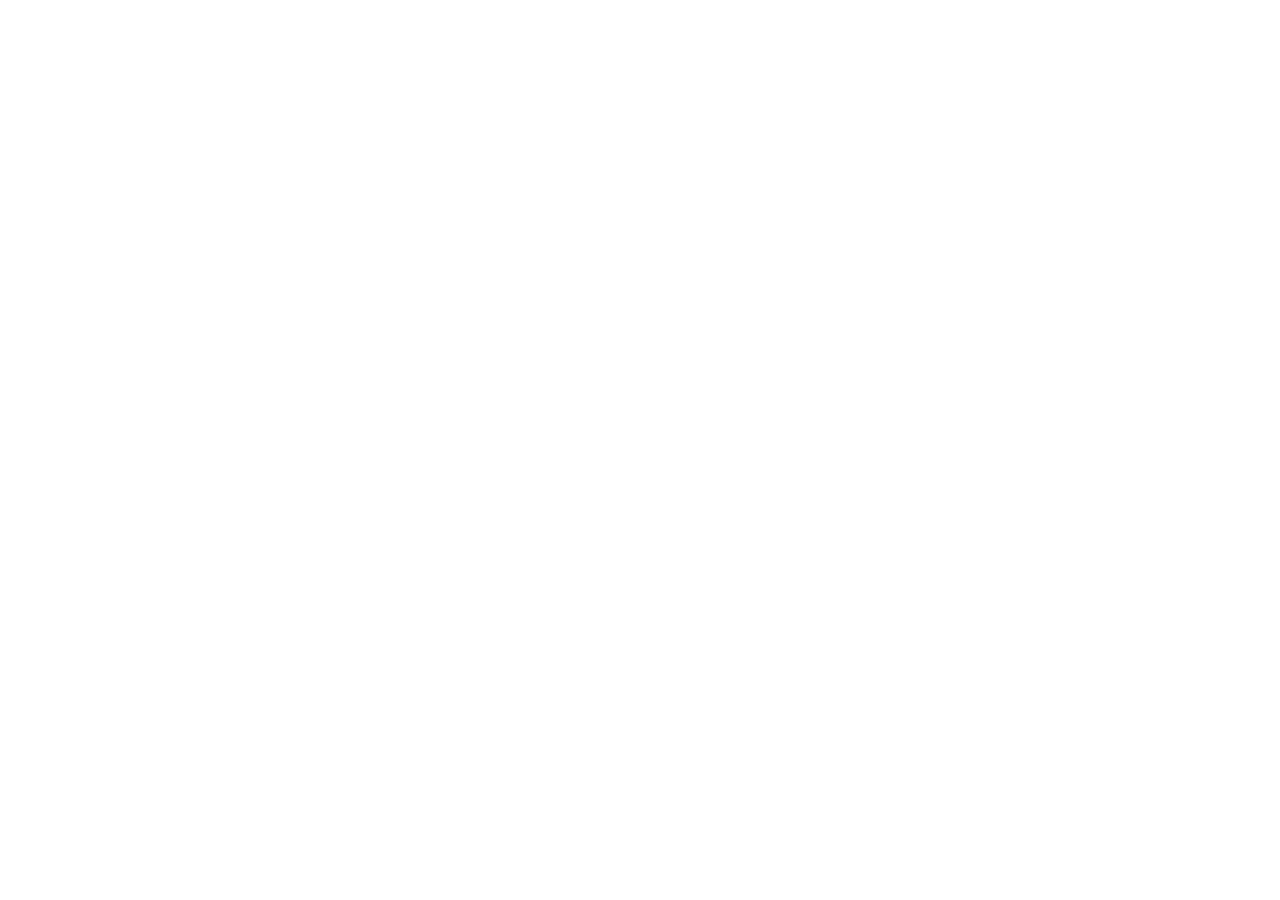
==== index.html @ bececd2d "Rename index.html.html to index.html" ====
<!DOCTYPE html>
<html lang="ko">
<head>
    <meta charset="UTF-8">
    <meta name="viewport" content="width=device-width, initial-scale=1.0">
    <title>챔버 예약 시스템</title>
    <script crossorigin src="https://cdnjs.cloudflare.com/ajax/libs/react/18.2.0/umd/react.production.min.js"></script>
    <script crossorigin src="https://cdnjs.cloudflare.com/ajax/libs/react-dom/18.2.0/umd/react-dom.production.min.js"></script>
    <script src="https://cdnjs.cloudflare.com/ajax/libs/babel-standalone/7.23.5/babel.min.js"></script>
    <script src="https://cdn.tailwindcss.com"></script>
</head>
<body>
    <div id="root"></div>

    <script type="text/babel">
        const { useState, useEffect } = React;

        // 아이콘 컴포넌트들
        const Calendar = ({ size = 24 }) => (
            <svg width={size} height={size} viewBox="0 0 24 24" fill="none" stroke="currentColor" strokeWidth="2">
                <rect x="3" y="4" width="18" height="18" rx="2" ry="2"></rect>
                <line x1="16" y1="2" x2="16" y2="6"></line>
                <line x1="8" y1="2" x2="8" y2="6"></line>
                <line x1="3" y1="10" x2="21" y2="10"></line>
            </svg>
        );

        const Clock = ({ size = 24 }) => (
            <svg width={size} height={size} viewBox="0 0 24 24" fill="none" stroke="currentColor" strokeWidth="2">
                <circle cx="12" cy="12" r="10"></circle>
                <polyline points="12 6 12 12 16 14"></polyline>
            </svg>
        );

        const X = ({ size = 24 }) => (
            <svg width={size} height={size} viewBox="0 0 24 24" fill="none" stroke="currentColor" strokeWidth="2">
                <line x1="18" y1="6" x2="6" y2="18"></line>
                <line x1="6" y1="6" x2="18" y2="18"></line>
            </svg>
        );

        const Plus = ({ size = 24 }) => (
            <svg width={size} height={size} viewBox="0 0 24 24" fill="none" stroke="currentColor" strokeWidth="2">
                <line x1="12" y1="5" x2="12" y2="19"></line>
                <line x1="5" y1="12" x2="19" y2="12"></line>
            </svg>
        );

        const ChevronLeft = ({ size = 24 }) => (
            <svg width={size} height={size} viewBox="0 0 24 24" fill="none" stroke="currentColor" strokeWidth="2">
                <polyline points="15 18 9 12 15 6"></polyline>
            </svg>
        );

        const ChevronRight = ({ size = 24 }) => (
            <svg width={size} height={size} viewBox="0 0 24 24" fill="none" stroke="currentColor" strokeWidth="2">
                <polyline points="9 18 15 12 9 6"></polyline>
            </svg>
        );

        // 로컬 스토리지 기반 storage API 구현
        const storage = {
            get: async (key) => {
                try {
                    const value = localStorage.getItem(key);
                    return value ? { key, value, shared: true } : null;
                } catch (error) {
                    throw error;
                }
            },
            set: async (key, value) => {
                try {
                    localStorage.setItem(key, value);
                    return { key, value, shared: true };
                } catch (error) {
                    throw error;
                }
            },
            delete: async (key) => {
                try {
                    localStorage.removeItem(key);
                    return { key, deleted: true, shared: true };
                } catch (error) {
                    throw error;
                }
            }
        };

        const ChamberBookingSystem = () => {
            const [view, setView] = useState('calendar');
            const [bookings, setBookings] = useState([]);
            const [selectedDate, setSelectedDate] = useState(new Date());
            const [currentMonth, setCurrentMonth] = useState(new Date());
            const [showBookingModal, setShowBookingModal] = useState(false);
            const [newBooking, setNewBooking] = useState({
                chamber: 1,
                date: '',
                startTime: '09:00',
                endTime: '10:00',
                userName: '',
                department: '',
                purpose: ''
            });
            const [loading, setLoading] = useState(true);

            const chambers = Array.from({ length: 10 }, (_, i) => i + 1);
            const timeSlots = Array.from({ length: 24 }, (_, i) => 
                `${String(i).padStart(2, '0')}:00`
            );

            useEffect(() => {
                loadBookings();
            }, []);

            const loadBookings = async () => {
                try {
                    const result = await storage.get('chamber-bookings');
                    if (result && result.value) {
                        setBookings(JSON.parse(result.value));
                    }
                } catch (error) {
                    console.log('데이터 로드 실패 또는 초기 실행');
                } finally {
                    setLoading(false);
                }
            };

            const saveBookings = async (updatedBookings) => {
                try {
                    await storage.set('chamber-bookings', JSON.stringify(updatedBookings));
                    setBookings(updatedBookings);
                } catch (error) {
                    alert('저장 실패. 다시 시도해주세요.');
                }
            };

            const handleAddBooking = async () => {
                if (!newBooking.userName || !newBooking.date) {
                    alert('이름과 날짜를 입력해주세요.');
                    return;
                }

                const isConflict = bookings.some(booking => 
                    booking.chamber === newBooking.chamber &&
                    booking.date === newBooking.date &&
                    ((newBooking.startTime >= booking.startTime && newBooking.startTime < booking.endTime) ||
                     (newBooking.endTime > booking.startTime && newBooking.endTime <= booking.endTime) ||
                     (newBooking.startTime <= booking.startTime && newBooking.endTime >= booking.endTime))
                );

                if (isConflict) {
                    alert('해당 시간에 이미 예약이 있습니다.');
                    return;
                }

                const booking = {
                    id: Date.now(),
                    ...newBooking,
                    createdAt: new Date().toISOString()
                };

                await saveBookings([...bookings, booking]);
                setShowBookingModal(false);
                setNewBooking({
                    chamber: 1,
                    date: '',
                    startTime: '09:00',
                    endTime: '10:00',
                    userName: '',
                    department: '',
                    purpose: ''
                });
            };

            const handleDeleteBooking = async (id) => {
                if (confirm('예약을 취소하시겠습니까?')) {
                    await saveBookings(bookings.filter(b => b.id !== id));
                }
            };

            const getDaysInMonth = (date) => {
                const year = date.getFullYear();
                const month = date.getMonth();
                const firstDay = new Date(year, month, 1);
                const lastDay = new Date(year, month + 1, 0);
                const daysInMonth = lastDay.getDate();
                const startingDayOfWeek = firstDay.getDay();

                const days = [];
                for (let i = 0; i < startingDayOfWeek; i++) {
                    days.push(null);
                }
                for (let i = 1; i <= daysInMonth; i++) {
                    days.push(new Date(year, month, i));
                }
                return days;
            };

            const getBookingsForDate = (date) => {
                if (!date) return [];
                const dateStr = date.toISOString().split('T')[0];
                return bookings.filter(b => b.date === dateStr);
            };

            const formatDate = (date) => {
                return date.toISOString().split('T')[0];
            };

            if (loading) {
                return <div className="flex items-center justify-center h-screen">로딩중...</div>;
            }

            return (
                <div className="min-h-screen bg-gray-50 p-6">
                    <div className="max-w-7xl mx-auto">
                        <div className="bg-white rounded-lg shadow-sm p-6 mb-6">
                            <h1 className="text-3xl font-bold text-gray-800 mb-4">챔버 예약 시스템</h1>
                            <div className="flex gap-4">
                                <button
                                    onClick={() => setView('calendar')}
                                    className={`flex items-center gap-2 px-4 py-2 rounded-lg ${
                                        view === 'calendar' 
                                            ? 'bg-blue-600 text-white' 
                                            : 'bg-gray-200 text-gray-700'
                                    }`}
                                >
                                    <Calendar size={20} />
                                    달력 보기
                                </button>
                                <button
                                    onClick={() => setView('timeline')}
                                    className={`flex items-center gap-2 px-4 py-2 rounded-lg ${
                                        view === 'timeline' 
                                            ? 'bg-blue-600 text-white' 
                                            : 'bg-gray-200 text-gray-700'
                                    }`}
                                >
                                    <Clock size={20} />
                                    시간표 보기
                                </button>
                                <button
                                    onClick={() => setShowBookingModal(true)}
                                    className="flex items-center gap-2 px-4 py-2 bg-green-600 text-white rounded-lg ml-auto hover:bg-green-700"
                                >
                                    <Plus size={20} />
                                    예약 추가
                                </button>
                            </div>
                        </div>

                        {view === 'calendar' && (
                            <div className="bg-white rounded-lg shadow-sm p-6">
                                <div className="flex items-center justify-between mb-6">
                                    <button
                                        onClick={() => setCurrentMonth(new Date(currentMonth.getFullYear(), currentMonth.getMonth() - 1))}
                                        className="p-2 hover:bg-gray-100 rounded"
                                    >
                                        <ChevronLeft size={24} />
                                    </button>
                                    <h2 className="text-2xl font-bold">
                                        {currentMonth.getFullYear()}년 {currentMonth.getMonth() + 1}월
                                    </h2>
                                    <button
                                        onClick={() => setCurrentMonth(new Date(currentMonth.getFullYear(), currentMonth.getMonth() + 1))}
                                        className="p-2 hover:bg-gray-100 rounded"
                                    >
                                        <ChevronRight size={24} />
                                    </button>
                                </div>

                                <div className="grid grid-cols-7 gap-2">
                                    {['일', '월', '화', '수', '목', '금', '토'].map(day => (
                                        <div key={day} className="text-center font-semibold p-2">
                                            {day}
                                        </div>
                                    ))}
                                    {getDaysInMonth(currentMonth).map((date, idx) => {
                                        const dayBookings = date ? getBookingsForDate(date) : [];
                                        return (
                                            <div
                                                key={idx}
                                                className={`min-h-24 border rounded p-2 ${
                                                    date ? 'bg-white hover:bg-gray-50' : 'bg-gray-50'
                                                }`}
                                            >
                                                {date && (
                                                    <>
                                                        <div className="font-semibold mb-1">{date.getDate()}</div>
                                                        <div className="space-y-1">
                                                            {dayBookings.slice(0, 3).map(booking => (
                                                                <div
                                                                    key={booking.id}
                                                                    className="text-xs bg-blue-100 text-blue-800 px-1 py-0.5 rounded truncate"
                                                                    title={`챔버 ${booking.chamber} - ${booking.userName}`}
                                                                >
                                                                    #{booking.chamber} {booking.startTime}
                                                                </div>
                                                            ))}
                                                            {dayBookings.length > 3 && (
                                                                <div className="text-xs text-gray-500">
                                                                    +{dayBookings.length - 3}개
                                                                </div>
                                                            )}
                                                        </div>
                                                    </>
                                                )}
                                            </div>
                                        );
                                    })}
                                </div>
                            </div>
                        )}

                        {view === 'timeline' && (
                            <div className="bg-white rounded-lg shadow-sm p-6">
                                <div className="mb-4">
                                    <label className="block text-sm font-medium mb-2">날짜 선택</label>
                                    <input
                                        type="date"
                                        value={formatDate(selectedDate)}
                                        onChange={(e) => setSelectedDate(new Date(e.target.value + 'T00:00:00'))}
                                        className="border rounded px-3 py-2"
                                    />
                                </div>

                                <div className="overflow-x-auto">
                                    <table className="w-full border-collapse">
                                        <thead>
                                            <tr>
                                                <th className="border p-2 bg-gray-100">시간</th>
                                                {chambers.map(chamber => (
                                                    <th key={chamber} className="border p-2 bg-gray-100">
                                                        챔버 {chamber}
                                                    </th>
                                                ))}
                                            </tr>
                                        </thead>
                                        <tbody>
                                            {timeSlots.map(time => {
                                                const dateStr = formatDate(selectedDate);
                                                return (
                                                    <tr key={time}>
                                                        <td className="border p-2 font-medium text-sm">{time}</td>
                                                        {chambers.map(chamber => {
                                                            const booking = bookings.find(b => 
                                                                b.chamber === chamber &&
                                                                b.date === dateStr &&
                                                                b.startTime <= time &&
                                                                b.endTime > time
                                                            );
                                                            return (
                                                                <td
                                                                    key={chamber}
                                                                    className={`border p-2 ${
                                                                        booking ? 'bg-blue-100' : 'bg-white hover:bg-gray-50'
                                                                    }`}
                                                                >
                                                                    {booking && (
                                                                        <div className="text-xs">
                                                                            <div className="font-semibold">{booking.userName}</div>
                                                                            <div className="text-gray-600">{booking.department}</div>
                                                                            <div className="text-gray-500">{booking.startTime}-{booking.endTime}</div>
                                                                            <button
                                                                                onClick={() => handleDeleteBooking(booking.id)}
                                                                                className="mt-1 text-red-600 hover:text-red-800"
                                                                            >
                                                                                <X size={14} />
                                                                            </button>
                                                                        </div>
                                                                    )}
                                                                </td>
                                                            );
                                                        })}
                                                    </tr>
                                                );
                                            })}
                                        </tbody>
                                    </table>
                                </div>
                            </div>
                        )}

                        {showBookingModal && (
                            <div className="fixed inset-0 bg-black bg-opacity-50 flex items-center justify-center z-50">
                                <div className="bg-white rounded-lg p-6 w-full max-w-md">
                                    <div className="flex justify-between items-center mb-4">
                                        <h3 className="text-xl font-bold">새 예약</h3>
                                        <button onClick={() => setShowBookingModal(false)}>
                                            <X size={24} />
                                        </button>
                                    </div>

                                    <div className="space-y-4">
                                        <div>
                                            <label className="block text-sm font-medium mb-1">챔버 번호</label>
                                            <select
                                                value={newBooking.chamber}
                                                onChange={(e) => setNewBooking({...newBooking, chamber: Number(e.target.value)})}
                                                className="w-full border rounded px-3 py-2"
                                            >
                                                {chambers.map(c => (
                                                    <option key={c} value={c}>챔버 {c}</option>
                                                ))}
                                            </select>
                                        </div>

                                        <div>
                                            <label className="block text-sm font-medium mb-1">날짜</label>
                                            <input
                                                type="date"
                                                value={newBooking.date}
                                                onChange={(e) => setNewBooking({...newBooking, date: e.target.value})}
                                                className="w-full border rounded px-3 py-2"
                                            />
                                        </div>

                                        <div className="grid grid-cols-2 gap-4">
                                            <div>
                                                <label className="block text-sm font-medium mb-1">시작 시간</label>
                                                <input
                                                    type="time"
                                                    value={newBooking.startTime}
                                                    onChange={(e) => setNewBooking({...newBooking, startTime: e.target.value})}
                                                    className="w-full border rounded px-3 py-2"
                                                />
                                            </div>
                                            <div>
                                                <label className="block text-sm font-medium mb-1">종료 시간</label>
                                                <input
                                                    type="time"
                                                    value={newBooking.endTime}
                                                    onChange={(e) => setNewBooking({...newBooking, endTime: e.target.value})}
                                                    className="w-full border rounded px-3 py-2"
                                                />
                                            </div>
                                        </div>

                                        <div>
                                            <label className="block text-sm font-medium mb-1">이름</label>
                                            <input
                                                type="text"
                                                value={newBooking.userName}
                                                onChange={(e) => setNewBooking({...newBooking, userName: e.target.value})}
                                                className="w-full border rounded px-3 py-2"
                                                placeholder="홍길동"
                                            />
                                        </div>

                                        <div>
                                            <label className="block text-sm font-medium mb-1">부서</label>
                                            <input
                                                type="text"
                                                value={newBooking.department}
                                                onChange={(e) => setNewBooking({...newBooking, department: e.target.value})}
                                                className="w-full border rounded px-3 py-2"
                                                placeholder="개발팀"
                                            />
                                        </div>

                                        <div>
                                            <label className="block text-sm font-medium mb-1">사용 목적</label>
                                            <input
                                                type="text"
                                                value={newBooking.purpose}
                                                onChange={(e) => setNewBooking({...newBooking, purpose: e.target.value})}
                                                className="w-full border rounded px-3 py-2"
                                                placeholder="제품 테스트"
                                            />
                                        </div>

                                        <button
                                            onClick={handleAddBooking}
                                            className="w-full bg-blue-600 text-white py-2 rounded-lg hover:bg-blue-700"
                                        >
                                            예약하기
                                        </button>
                                    </div>
                                </div>
                            </div>
                        )}
                    </div>
                </div>
            );
        };

        ReactDOM.render(<ChamberBookingSystem />, document.getElementById('root'));
    </script>
</body>
</html>
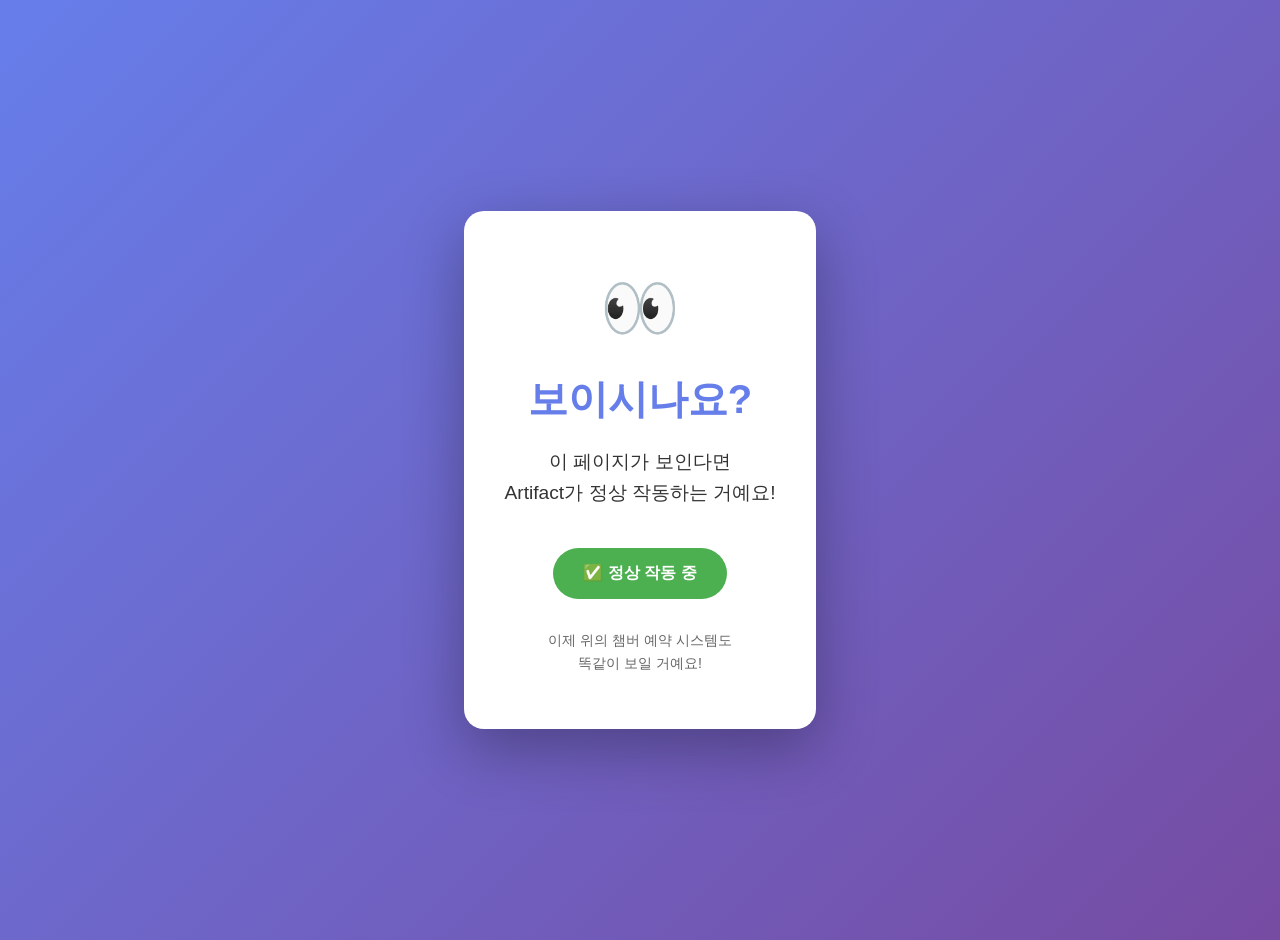
==== commit 97e079ad: "Update index.html" ====
--- a/index.html
+++ b/index.html
@@ -3,487 +3,60 @@
 <head>
     <meta charset="UTF-8">
     <meta name="viewport" content="width=device-width, initial-scale=1.0">
-    <title>챔버 예약 시스템</title>
-    <script crossorigin src="https://cdnjs.cloudflare.com/ajax/libs/react/18.2.0/umd/react.production.min.js"></script>
-    <script crossorigin src="https://cdnjs.cloudflare.com/ajax/libs/react-dom/18.2.0/umd/react-dom.production.min.js"></script>
-    <script src="https://cdnjs.cloudflare.com/ajax/libs/babel-standalone/7.23.5/babel.min.js"></script>
-    <script src="https://cdn.tailwindcss.com"></script>
+    <title>테스트 - 잘 보이나요?</title>
+    <style>
+        body {
+            margin: 0;
+            padding: 20px;
+            font-family: Arial, sans-serif;
+            background: linear-gradient(135deg, #667eea 0%, #764ba2 100%);
+            min-height: 100vh;
+            display: flex;
+            align-items: center;
+            justify-content: center;
+        }
+        .container {
+            background: white;
+            padding: 40px;
+            border-radius: 20px;
+            box-shadow: 0 20px 60px rgba(0,0,0,0.3);
+            text-align: center;
+            max-width: 500px;
+        }
+        h1 {
+            color: #667eea;
+            font-size: 2.5em;
+            margin-bottom: 20px;
+        }
+        p {
+            font-size: 1.2em;
+            color: #333;
+            line-height: 1.6;
+        }
+        .emoji {
+            font-size: 4em;
+            margin: 20px 0;
+        }
+        .status {
+            background: #4CAF50;
+            color: white;
+            padding: 15px 30px;
+            border-radius: 50px;
+            display: inline-block;
+            font-weight: bold;
+            margin-top: 20px;
+        }
+    </style>
 </head>
 <body>
-    <div id="root"></div>
-
-    <script type="text/babel">
-        const { useState, useEffect } = React;
-
-        // 아이콘 컴포넌트들
-        const Calendar = ({ size = 24 }) => (
-            <svg width={size} height={size} viewBox="0 0 24 24" fill="none" stroke="currentColor" strokeWidth="2">
-                <rect x="3" y="4" width="18" height="18" rx="2" ry="2"></rect>
-                <line x1="16" y1="2" x2="16" y2="6"></line>
-                <line x1="8" y1="2" x2="8" y2="6"></line>
-                <line x1="3" y1="10" x2="21" y2="10"></line>
-            </svg>
-        );
-
-        const Clock = ({ size = 24 }) => (
-            <svg width={size} height={size} viewBox="0 0 24 24" fill="none" stroke="currentColor" strokeWidth="2">
-                <circle cx="12" cy="12" r="10"></circle>
-                <polyline points="12 6 12 12 16 14"></polyline>
-            </svg>
-        );
-
-        const X = ({ size = 24 }) => (
-            <svg width={size} height={size} viewBox="0 0 24 24" fill="none" stroke="currentColor" strokeWidth="2">
-                <line x1="18" y1="6" x2="6" y2="18"></line>
-                <line x1="6" y1="6" x2="18" y2="18"></line>
-            </svg>
-        );
-
-        const Plus = ({ size = 24 }) => (
-            <svg width={size} height={size} viewBox="0 0 24 24" fill="none" stroke="currentColor" strokeWidth="2">
-                <line x1="12" y1="5" x2="12" y2="19"></line>
-                <line x1="5" y1="12" x2="19" y2="12"></line>
-            </svg>
-        );
-
-        const ChevronLeft = ({ size = 24 }) => (
-            <svg width={size} height={size} viewBox="0 0 24 24" fill="none" stroke="currentColor" strokeWidth="2">
-                <polyline points="15 18 9 12 15 6"></polyline>
-            </svg>
-        );
-
-        const ChevronRight = ({ size = 24 }) => (
-            <svg width={size} height={size} viewBox="0 0 24 24" fill="none" stroke="currentColor" strokeWidth="2">
-                <polyline points="9 18 15 12 9 6"></polyline>
-            </svg>
-        );
-
-        // 로컬 스토리지 기반 storage API 구현
-        const storage = {
-            get: async (key) => {
-                try {
-                    const value = localStorage.getItem(key);
-                    return value ? { key, value, shared: true } : null;
-                } catch (error) {
-                    throw error;
-                }
-            },
-            set: async (key, value) => {
-                try {
-                    localStorage.setItem(key, value);
-                    return { key, value, shared: true };
-                } catch (error) {
-                    throw error;
-                }
-            },
-            delete: async (key) => {
-                try {
-                    localStorage.removeItem(key);
-                    return { key, deleted: true, shared: true };
-                } catch (error) {
-                    throw error;
-                }
-            }
-        };
-
-        const ChamberBookingSystem = () => {
-            const [view, setView] = useState('calendar');
-            const [bookings, setBookings] = useState([]);
-            const [selectedDate, setSelectedDate] = useState(new Date());
-            const [currentMonth, setCurrentMonth] = useState(new Date());
-            const [showBookingModal, setShowBookingModal] = useState(false);
-            const [newBooking, setNewBooking] = useState({
-                chamber: 1,
-                date: '',
-                startTime: '09:00',
-                endTime: '10:00',
-                userName: '',
-                department: '',
-                purpose: ''
-            });
-            const [loading, setLoading] = useState(true);
-
-            const chambers = Array.from({ length: 10 }, (_, i) => i + 1);
-            const timeSlots = Array.from({ length: 24 }, (_, i) => 
-                `${String(i).padStart(2, '0')}:00`
-            );
-
-            useEffect(() => {
-                loadBookings();
-            }, []);
-
-            const loadBookings = async () => {
-                try {
-                    const result = await storage.get('chamber-bookings');
-                    if (result && result.value) {
-                        setBookings(JSON.parse(result.value));
-                    }
-                } catch (error) {
-                    console.log('데이터 로드 실패 또는 초기 실행');
-                } finally {
-                    setLoading(false);
-                }
-            };
-
-            const saveBookings = async (updatedBookings) => {
-                try {
-                    await storage.set('chamber-bookings', JSON.stringify(updatedBookings));
-                    setBookings(updatedBookings);
-                } catch (error) {
-                    alert('저장 실패. 다시 시도해주세요.');
-                }
-            };
-
-            const handleAddBooking = async () => {
-                if (!newBooking.userName || !newBooking.date) {
-                    alert('이름과 날짜를 입력해주세요.');
-                    return;
-                }
-
-                const isConflict = bookings.some(booking => 
-                    booking.chamber === newBooking.chamber &&
-                    booking.date === newBooking.date &&
-                    ((newBooking.startTime >= booking.startTime && newBooking.startTime < booking.endTime) ||
-                     (newBooking.endTime > booking.startTime && newBooking.endTime <= booking.endTime) ||
-                     (newBooking.startTime <= booking.startTime && newBooking.endTime >= booking.endTime))
-                );
-
-                if (isConflict) {
-                    alert('해당 시간에 이미 예약이 있습니다.');
-                    return;
-                }
-
-                const booking = {
-                    id: Date.now(),
-                    ...newBooking,
-                    createdAt: new Date().toISOString()
-                };
-
-                await saveBookings([...bookings, booking]);
-                setShowBookingModal(false);
-                setNewBooking({
-                    chamber: 1,
-                    date: '',
-                    startTime: '09:00',
-                    endTime: '10:00',
-                    userName: '',
-                    department: '',
-                    purpose: ''
-                });
-            };
-
-            const handleDeleteBooking = async (id) => {
-                if (confirm('예약을 취소하시겠습니까?')) {
-                    await saveBookings(bookings.filter(b => b.id !== id));
-                }
-            };
-
-            const getDaysInMonth = (date) => {
-                const year = date.getFullYear();
-                const month = date.getMonth();
-                const firstDay = new Date(year, month, 1);
-                const lastDay = new Date(year, month + 1, 0);
-                const daysInMonth = lastDay.getDate();
-                const startingDayOfWeek = firstDay.getDay();
-
-                const days = [];
-                for (let i = 0; i < startingDayOfWeek; i++) {
-                    days.push(null);
-                }
-                for (let i = 1; i <= daysInMonth; i++) {
-                    days.push(new Date(year, month, i));
-                }
-                return days;
-            };
-
-            const getBookingsForDate = (date) => {
-                if (!date) return [];
-                const dateStr = date.toISOString().split('T')[0];
-                return bookings.filter(b => b.date === dateStr);
-            };
-
-            const formatDate = (date) => {
-                return date.toISOString().split('T')[0];
-            };
-
-            if (loading) {
-                return <div className="flex items-center justify-center h-screen">로딩중...</div>;
-            }
-
-            return (
-                <div className="min-h-screen bg-gray-50 p-6">
-                    <div className="max-w-7xl mx-auto">
-                        <div className="bg-white rounded-lg shadow-sm p-6 mb-6">
-                            <h1 className="text-3xl font-bold text-gray-800 mb-4">챔버 예약 시스템</h1>
-                            <div className="flex gap-4">
-                                <button
-                                    onClick={() => setView('calendar')}
-                                    className={`flex items-center gap-2 px-4 py-2 rounded-lg ${
-                                        view === 'calendar' 
-                                            ? 'bg-blue-600 text-white' 
-                                            : 'bg-gray-200 text-gray-700'
-                                    }`}
-                                >
-                                    <Calendar size={20} />
-                                    달력 보기
-                                </button>
-                                <button
-                                    onClick={() => setView('timeline')}
-                                    className={`flex items-center gap-2 px-4 py-2 rounded-lg ${
-                                        view === 'timeline' 
-                                            ? 'bg-blue-600 text-white' 
-                                            : 'bg-gray-200 text-gray-700'
-                                    }`}
-                                >
-                                    <Clock size={20} />
-                                    시간표 보기
-                                </button>
-                                <button
-                                    onClick={() => setShowBookingModal(true)}
-                                    className="flex items-center gap-2 px-4 py-2 bg-green-600 text-white rounded-lg ml-auto hover:bg-green-700"
-                                >
-                                    <Plus size={20} />
-                                    예약 추가
-                                </button>
-                            </div>
-                        </div>
-
-                        {view === 'calendar' && (
-                            <div className="bg-white rounded-lg shadow-sm p-6">
-                                <div className="flex items-center justify-between mb-6">
-                                    <button
-                                        onClick={() => setCurrentMonth(new Date(currentMonth.getFullYear(), currentMonth.getMonth() - 1))}
-                                        className="p-2 hover:bg-gray-100 rounded"
-                                    >
-                                        <ChevronLeft size={24} />
-                                    </button>
-                                    <h2 className="text-2xl font-bold">
-                                        {currentMonth.getFullYear()}년 {currentMonth.getMonth() + 1}월
-                                    </h2>
-                                    <button
-                                        onClick={() => setCurrentMonth(new Date(currentMonth.getFullYear(), currentMonth.getMonth() + 1))}
-                                        className="p-2 hover:bg-gray-100 rounded"
-                                    >
-                                        <ChevronRight size={24} />
-                                    </button>
-                                </div>
-
-                                <div className="grid grid-cols-7 gap-2">
-                                    {['일', '월', '화', '수', '목', '금', '토'].map(day => (
-                                        <div key={day} className="text-center font-semibold p-2">
-                                            {day}
-                                        </div>
-                                    ))}
-                                    {getDaysInMonth(currentMonth).map((date, idx) => {
-                                        const dayBookings = date ? getBookingsForDate(date) : [];
-                                        return (
-                                            <div
-                                                key={idx}
-                                                className={`min-h-24 border rounded p-2 ${
-                                                    date ? 'bg-white hover:bg-gray-50' : 'bg-gray-50'
-                                                }`}
-                                            >
-                                                {date && (
-                                                    <>
-                                                        <div className="font-semibold mb-1">{date.getDate()}</div>
-                                                        <div className="space-y-1">
-                                                            {dayBookings.slice(0, 3).map(booking => (
-                                                                <div
-                                                                    key={booking.id}
-                                                                    className="text-xs bg-blue-100 text-blue-800 px-1 py-0.5 rounded truncate"
-                                                                    title={`챔버 ${booking.chamber} - ${booking.userName}`}
-                                                                >
-                                                                    #{booking.chamber} {booking.startTime}
-                                                                </div>
-                                                            ))}
-                                                            {dayBookings.length > 3 && (
-                                                                <div className="text-xs text-gray-500">
-                                                                    +{dayBookings.length - 3}개
-                                                                </div>
-                                                            )}
-                                                        </div>
-                                                    </>
-                                                )}
-                                            </div>
-                                        );
-                                    })}
-                                </div>
-                            </div>
-                        )}
-
-                        {view === 'timeline' && (
-                            <div className="bg-white rounded-lg shadow-sm p-6">
-                                <div className="mb-4">
-                                    <label className="block text-sm font-medium mb-2">날짜 선택</label>
-                                    <input
-                                        type="date"
-                                        value={formatDate(selectedDate)}
-                                        onChange={(e) => setSelectedDate(new Date(e.target.value + 'T00:00:00'))}
-                                        className="border rounded px-3 py-2"
-                                    />
-                                </div>
-
-                                <div className="overflow-x-auto">
-                                    <table className="w-full border-collapse">
-                                        <thead>
-                                            <tr>
-                                                <th className="border p-2 bg-gray-100">시간</th>
-                                                {chambers.map(chamber => (
-                                                    <th key={chamber} className="border p-2 bg-gray-100">
-                                                        챔버 {chamber}
-                                                    </th>
-                                                ))}
-                                            </tr>
-                                        </thead>
-                                        <tbody>
-                                            {timeSlots.map(time => {
-                                                const dateStr = formatDate(selectedDate);
-                                                return (
-                                                    <tr key={time}>
-                                                        <td className="border p-2 font-medium text-sm">{time}</td>
-                                                        {chambers.map(chamber => {
-                                                            const booking = bookings.find(b => 
-                                                                b.chamber === chamber &&
-                                                                b.date === dateStr &&
-                                                                b.startTime <= time &&
-                                                                b.endTime > time
-                                                            );
-                                                            return (
-                                                                <td
-                                                                    key={chamber}
-                                                                    className={`border p-2 ${
-                                                                        booking ? 'bg-blue-100' : 'bg-white hover:bg-gray-50'
-                                                                    }`}
-                                                                >
-                                                                    {booking && (
-                                                                        <div className="text-xs">
-                                                                            <div className="font-semibold">{booking.userName}</div>
-                                                                            <div className="text-gray-600">{booking.department}</div>
-                                                                            <div className="text-gray-500">{booking.startTime}-{booking.endTime}</div>
-                                                                            <button
-                                                                                onClick={() => handleDeleteBooking(booking.id)}
-                                                                                className="mt-1 text-red-600 hover:text-red-800"
-                                                                            >
-                                                                                <X size={14} />
-                                                                            </button>
-                                                                        </div>
-                                                                    )}
-                                                                </td>
-                                                            );
-                                                        })}
-                                                    </tr>
-                                                );
-                                            })}
-                                        </tbody>
-                                    </table>
-                                </div>
-                            </div>
-                        )}
-
-                        {showBookingModal && (
-                            <div className="fixed inset-0 bg-black bg-opacity-50 flex items-center justify-center z-50">
-                                <div className="bg-white rounded-lg p-6 w-full max-w-md">
-                                    <div className="flex justify-between items-center mb-4">
-                                        <h3 className="text-xl font-bold">새 예약</h3>
-                                        <button onClick={() => setShowBookingModal(false)}>
-                                            <X size={24} />
-                                        </button>
-                                    </div>
-
-                                    <div className="space-y-4">
-                                        <div>
-                                            <label className="block text-sm font-medium mb-1">챔버 번호</label>
-                                            <select
-                                                value={newBooking.chamber}
-                                                onChange={(e) => setNewBooking({...newBooking, chamber: Number(e.target.value)})}
-                                                className="w-full border rounded px-3 py-2"
-                                            >
-                                                {chambers.map(c => (
-                                                    <option key={c} value={c}>챔버 {c}</option>
-                                                ))}
-                                            </select>
-                                        </div>
-
-                                        <div>
-                                            <label className="block text-sm font-medium mb-1">날짜</label>
-                                            <input
-                                                type="date"
-                                                value={newBooking.date}
-                                                onChange={(e) => setNewBooking({...newBooking, date: e.target.value})}
-                                                className="w-full border rounded px-3 py-2"
-                                            />
-                                        </div>
-
-                                        <div className="grid grid-cols-2 gap-4">
-                                            <div>
-                                                <label className="block text-sm font-medium mb-1">시작 시간</label>
-                                                <input
-                                                    type="time"
-                                                    value={newBooking.startTime}
-                                                    onChange={(e) => setNewBooking({...newBooking, startTime: e.target.value})}
-                                                    className="w-full border rounded px-3 py-2"
-                                                />
-                                            </div>
-                                            <div>
-                                                <label className="block text-sm font-medium mb-1">종료 시간</label>
-                                                <input
-                                                    type="time"
-                                                    value={newBooking.endTime}
-                                                    onChange={(e) => setNewBooking({...newBooking, endTime: e.target.value})}
-                                                    className="w-full border rounded px-3 py-2"
-                                                />
-                                            </div>
-                                        </div>
-
-                                        <div>
-                                            <label className="block text-sm font-medium mb-1">이름</label>
-                                            <input
-                                                type="text"
-                                                value={newBooking.userName}
-                                                onChange={(e) => setNewBooking({...newBooking, userName: e.target.value})}
-                                                className="w-full border rounded px-3 py-2"
-                                                placeholder="홍길동"
-                                            />
-                                        </div>
-
-                                        <div>
-                                            <label className="block text-sm font-medium mb-1">부서</label>
-                                            <input
-                                                type="text"
-                                                value={newBooking.department}
-                                                onChange={(e) => setNewBooking({...newBooking, department: e.target.value})}
-                                                className="w-full border rounded px-3 py-2"
-                                                placeholder="개발팀"
-                                            />
-                                        </div>
-
-                                        <div>
-                                            <label className="block text-sm font-medium mb-1">사용 목적</label>
-                                            <input
-                                                type="text"
-                                                value={newBooking.purpose}
-                                                onChange={(e) => setNewBooking({...newBooking, purpose: e.target.value})}
-                                                className="w-full border rounded px-3 py-2"
-                                                placeholder="제품 테스트"
-                                            />
-                                        </div>
-
-                                        <button
-                                            onClick={handleAddBooking}
-                                            className="w-full bg-blue-600 text-white py-2 rounded-lg hover:bg-blue-700"
-                                        >
-                                            예약하기
-                                        </button>
-                                    </div>
-                                </div>
-                            </div>
-                        )}
-                    </div>
-                </div>
-            );
-        };
-
-        ReactDOM.render(<ChamberBookingSystem />, document.getElementById('root'));
-    </script>
+    <div class="container">
+        <div class="emoji">👀</div>
+        <h1>보이시나요?</h1>
+        <p>이 페이지가 보인다면<br>Artifact가 정상 작동하는 거예요!</p>
+        <div class="status">✅ 정상 작동 중</div>
+        <p style="margin-top: 30px; font-size: 0.9em; color: #666;">
+            이제 위의 챔버 예약 시스템도<br>똑같이 보일 거예요!
+        </p>
+    </div>
 </body>
 </html>
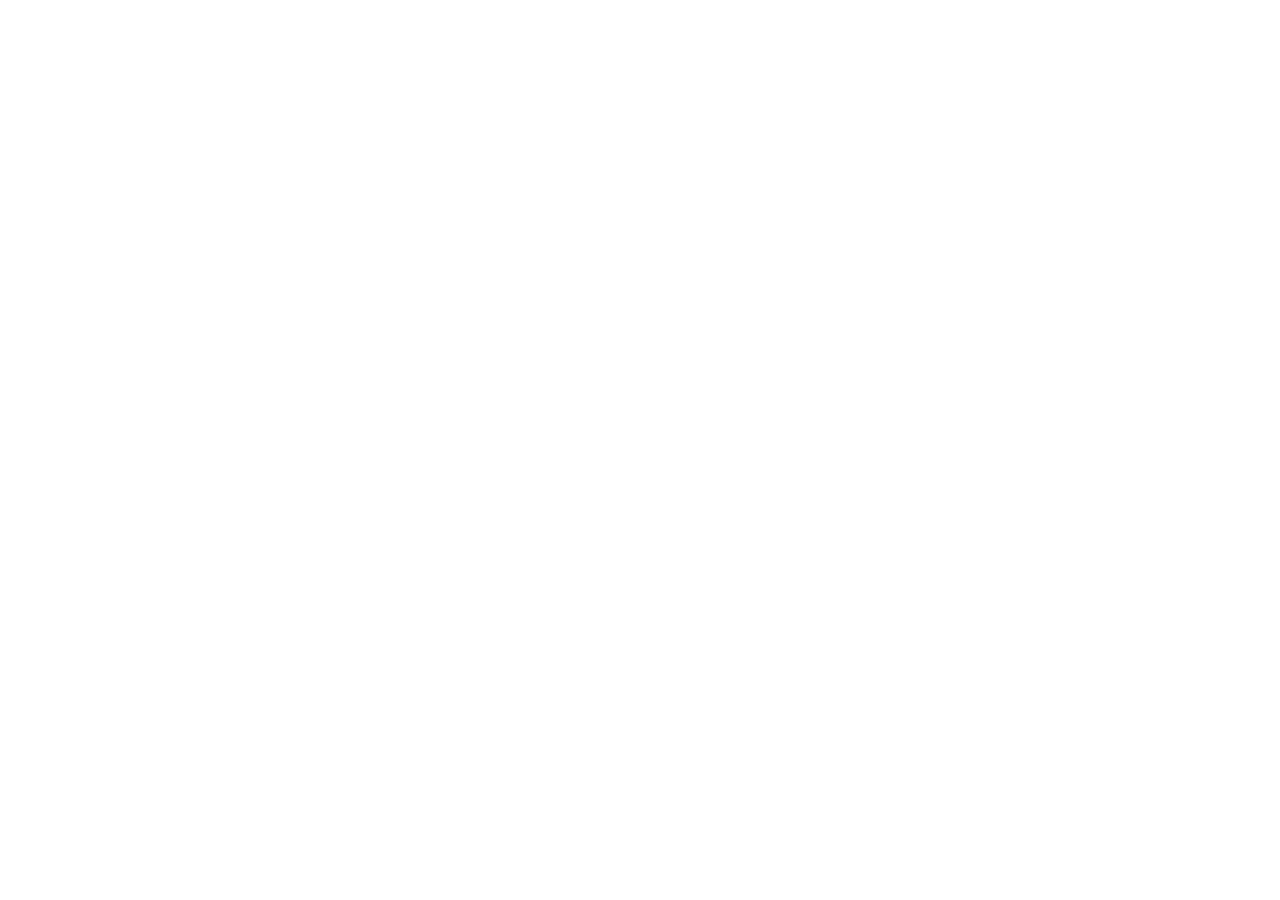
==== commit 7e6c8466: "Update index.html" ====
--- a/index.html
+++ b/index.html
@@ -3,60 +3,487 @@
 <head>
     <meta charset="UTF-8">
     <meta name="viewport" content="width=device-width, initial-scale=1.0">
-    <title>테스트 - 잘 보이나요?</title>
-    <style>
-        body {
-            margin: 0;
-            padding: 20px;
-            font-family: Arial, sans-serif;
-            background: linear-gradient(135deg, #667eea 0%, #764ba2 100%);
-            min-height: 100vh;
-            display: flex;
-            align-items: center;
-            justify-content: center;
-        }
-        .container {
-            background: white;
-            padding: 40px;
-            border-radius: 20px;
-            box-shadow: 0 20px 60px rgba(0,0,0,0.3);
-            text-align: center;
-            max-width: 500px;
-        }
-        h1 {
-            color: #667eea;
-            font-size: 2.5em;
-            margin-bottom: 20px;
-        }
-        p {
-            font-size: 1.2em;
-            color: #333;
-            line-height: 1.6;
-        }
-        .emoji {
-            font-size: 4em;
-            margin: 20px 0;
-        }
-        .status {
-            background: #4CAF50;
-            color: white;
-            padding: 15px 30px;
-            border-radius: 50px;
-            display: inline-block;
-            font-weight: bold;
-            margin-top: 20px;
-        }
-    </style>
+    <title>챔버 예약 시스템</title>
+    <script crossorigin src="https://cdnjs.cloudflare.com/ajax/libs/react/18.2.0/umd/react.production.min.js"></script>
+    <script crossorigin src="https://cdnjs.cloudflare.com/ajax/libs/react-dom/18.2.0/umd/react-dom.production.min.js"></script>
+    <script src="https://cdnjs.cloudflare.com/ajax/libs/babel-standalone/7.23.5/babel.min.js"></script>
+    <script src="https://cdn.tailwindcss.com"></script>
 </head>
 <body>
-    <div class="container">
-        <div class="emoji">👀</div>
-        <h1>보이시나요?</h1>
-        <p>이 페이지가 보인다면<br>Artifact가 정상 작동하는 거예요!</p>
-        <div class="status">✅ 정상 작동 중</div>
-        <p style="margin-top: 30px; font-size: 0.9em; color: #666;">
-            이제 위의 챔버 예약 시스템도<br>똑같이 보일 거예요!
-        </p>
-    </div>
+    <div id="root"></div>
+
+    <script type="text/babel">
+        const { useState, useEffect } = React;
+
+        // 아이콘 컴포넌트들
+        const Calendar = ({ size = 24 }) => (
+            <svg width={size} height={size} viewBox="0 0 24 24" fill="none" stroke="currentColor" strokeWidth="2">
+                <rect x="3" y="4" width="18" height="18" rx="2" ry="2"></rect>
+                <line x1="16" y1="2" x2="16" y2="6"></line>
+                <line x1="8" y1="2" x2="8" y2="6"></line>
+                <line x1="3" y1="10" x2="21" y2="10"></line>
+            </svg>
+        );
+
+        const Clock = ({ size = 24 }) => (
+            <svg width={size} height={size} viewBox="0 0 24 24" fill="none" stroke="currentColor" strokeWidth="2">
+                <circle cx="12" cy="12" r="10"></circle>
+                <polyline points="12 6 12 12 16 14"></polyline>
+            </svg>
+        );
+
+        const X = ({ size = 24 }) => (
+            <svg width={size} height={size} viewBox="0 0 24 24" fill="none" stroke="currentColor" strokeWidth="2">
+                <line x1="18" y1="6" x2="6" y2="18"></line>
+                <line x1="6" y1="6" x2="18" y2="18"></line>
+            </svg>
+        );
+
+        const Plus = ({ size = 24 }) => (
+            <svg width={size} height={size} viewBox="0 0 24 24" fill="none" stroke="currentColor" strokeWidth="2">
+                <line x1="12" y1="5" x2="12" y2="19"></line>
+                <line x1="5" y1="12" x2="19" y2="12"></line>
+            </svg>
+        );
+
+        const ChevronLeft = ({ size = 24 }) => (
+            <svg width={size} height={size} viewBox="0 0 24 24" fill="none" stroke="currentColor" strokeWidth="2">
+                <polyline points="15 18 9 12 15 6"></polyline>
+            </svg>
+        );
+
+        const ChevronRight = ({ size = 24 }) => (
+            <svg width={size} height={size} viewBox="0 0 24 24" fill="none" stroke="currentColor" strokeWidth="2">
+                <polyline points="9 18 15 12 9 6"></polyline>
+            </svg>
+        );
+
+        // 로컬 스토리지 기반 storage API 구현
+        const storage = {
+            get: async (key) => {
+                try {
+                    const value = localStorage.getItem(key);
+                    return value ? { key, value, shared: true } : null;
+                } catch (error) {
+                    throw error;
+                }
+            },
+            set: async (key, value) => {
+                try {
+                    localStorage.setItem(key, value);
+                    return { key, value, shared: true };
+                } catch (error) {
+                    throw error;
+                }
+            },
+            delete: async (key) => {
+                try {
+                    localStorage.removeItem(key);
+                    return { key, deleted: true, shared: true };
+                } catch (error) {
+                    throw error;
+                }
+            }
+        };
+
+        const ChamberBookingSystem = () => {
+            const [view, setView] = useState('calendar');
+            const [bookings, setBookings] = useState([]);
+            const [selectedDate, setSelectedDate] = useState(new Date());
+            const [currentMonth, setCurrentMonth] = useState(new Date());
+            const [showBookingModal, setShowBookingModal] = useState(false);
+            const [newBooking, setNewBooking] = useState({
+                chamber: 1,
+                date: '',
+                startTime: '09:00',
+                endTime: '10:00',
+                userName: '',
+                department: '',
+                purpose: ''
+            });
+            const [loading, setLoading] = useState(true);
+
+            const chambers = Array.from({ length: 10 }, (_, i) => i + 1);
+            const timeSlots = Array.from({ length: 24 }, (_, i) => 
+                `${String(i).padStart(2, '0')}:00`
+            );
+
+            useEffect(() => {
+                loadBookings();
+            }, []);
+
+            const loadBookings = async () => {
+                try {
+                    const result = await storage.get('chamber-bookings');
+                    if (result && result.value) {
+                        setBookings(JSON.parse(result.value));
+                    }
+                } catch (error) {
+                    console.log('데이터 로드 실패 또는 초기 실행');
+                } finally {
+                    setLoading(false);
+                }
+            };
+
+            const saveBookings = async (updatedBookings) => {
+                try {
+                    await storage.set('chamber-bookings', JSON.stringify(updatedBookings));
+                    setBookings(updatedBookings);
+                } catch (error) {
+                    alert('저장 실패. 다시 시도해주세요.');
+                }
+            };
+
+            const handleAddBooking = async () => {
+                if (!newBooking.userName || !newBooking.date) {
+                    alert('이름과 날짜를 입력해주세요.');
+                    return;
+                }
+
+                const isConflict = bookings.some(booking => 
+                    booking.chamber === newBooking.chamber &&
+                    booking.date === newBooking.date &&
+                    ((newBooking.startTime >= booking.startTime && newBooking.startTime < booking.endTime) ||
+                     (newBooking.endTime > booking.startTime && newBooking.endTime <= booking.endTime) ||
+                     (newBooking.startTime <= booking.startTime && newBooking.endTime >= booking.endTime))
+                );
+
+                if (isConflict) {
+                    alert('해당 시간에 이미 예약이 있습니다.');
+                    return;
+                }
+
+                const booking = {
+                    id: Date.now(),
+                    ...newBooking,
+                    createdAt: new Date().toISOString()
+                };
+
+                await saveBookings([...bookings, booking]);
+                setShowBookingModal(false);
+                setNewBooking({
+                    chamber: 1,
+                    date: '',
+                    startTime: '09:00',
+                    endTime: '10:00',
+                    userName: '',
+                    department: '',
+                    purpose: ''
+                });
+            };
+
+            const handleDeleteBooking = async (id) => {
+                if (confirm('예약을 취소하시겠습니까?')) {
+                    await saveBookings(bookings.filter(b => b.id !== id));
+                }
+            };
+
+            const getDaysInMonth = (date) => {
+                const year = date.getFullYear();
+                const month = date.getMonth();
+                const firstDay = new Date(year, month, 1);
+                const lastDay = new Date(year, month + 1, 0);
+                const daysInMonth = lastDay.getDate();
+                const startingDayOfWeek = firstDay.getDay();
+
+                const days = [];
+                for (let i = 0; i < startingDayOfWeek; i++) {
+                    days.push(null);
+                }
+                for (let i = 1; i <= daysInMonth; i++) {
+                    days.push(new Date(year, month, i));
+                }
+                return days;
+            };
+
+            const getBookingsForDate = (date) => {
+                if (!date) return [];
+                const dateStr = date.toISOString().split('T')[0];
+                return bookings.filter(b => b.date === dateStr);
+            };
+
+            const formatDate = (date) => {
+                return date.toISOString().split('T')[0];
+            };
+
+            if (loading) {
+                return <div className="flex items-center justify-center h-screen">로딩중...</div>;
+            }
+
+            return (
+                <div className="min-h-screen bg-gray-50 p-6">
+                    <div className="max-w-7xl mx-auto">
+                        <div className="bg-white rounded-lg shadow-sm p-6 mb-6">
+                            <h1 className="text-3xl font-bold text-gray-800 mb-4">챔버 예약 시스템</h1>
+                            <div className="flex gap-4">
+                                <button
+                                    onClick={() => setView('calendar')}
+                                    className={`flex items-center gap-2 px-4 py-2 rounded-lg ${
+                                        view === 'calendar' 
+                                            ? 'bg-blue-600 text-white' 
+                                            : 'bg-gray-200 text-gray-700'
+                                    }`}
+                                >
+                                    <Calendar size={20} />
+                                    달력 보기
+                                </button>
+                                <button
+                                    onClick={() => setView('timeline')}
+                                    className={`flex items-center gap-2 px-4 py-2 rounded-lg ${
+                                        view === 'timeline' 
+                                            ? 'bg-blue-600 text-white' 
+                                            : 'bg-gray-200 text-gray-700'
+                                    }`}
+                                >
+                                    <Clock size={20} />
+                                    시간표 보기
+                                </button>
+                                <button
+                                    onClick={() => setShowBookingModal(true)}
+                                    className="flex items-center gap-2 px-4 py-2 bg-green-600 text-white rounded-lg ml-auto hover:bg-green-700"
+                                >
+                                    <Plus size={20} />
+                                    예약 추가
+                                </button>
+                            </div>
+                        </div>
+
+                        {view === 'calendar' && (
+                            <div className="bg-white rounded-lg shadow-sm p-6">
+                                <div className="flex items-center justify-between mb-6">
+                                    <button
+                                        onClick={() => setCurrentMonth(new Date(currentMonth.getFullYear(), currentMonth.getMonth() - 1))}
+                                        className="p-2 hover:bg-gray-100 rounded"
+                                    >
+                                        <ChevronLeft size={24} />
+                                    </button>
+                                    <h2 className="text-2xl font-bold">
+                                        {currentMonth.getFullYear()}년 {currentMonth.getMonth() + 1}월
+                                    </h2>
+                                    <button
+                                        onClick={() => setCurrentMonth(new Date(currentMonth.getFullYear(), currentMonth.getMonth() + 1))}
+                                        className="p-2 hover:bg-gray-100 rounded"
+                                    >
+                                        <ChevronRight size={24} />
+                                    </button>
+                                </div>
+
+                                <div className="grid grid-cols-7 gap-2">
+                                    {['일', '월', '화', '수', '목', '금', '토'].map(day => (
+                                        <div key={day} className="text-center font-semibold p-2">
+                                            {day}
+                                        </div>
+                                    ))}
+                                    {getDaysInMonth(currentMonth).map((date, idx) => {
+                                        const dayBookings = date ? getBookingsForDate(date) : [];
+                                        return (
+                                            <div
+                                                key={idx}
+                                                className={`min-h-24 border rounded p-2 ${
+                                                    date ? 'bg-white hover:bg-gray-50' : 'bg-gray-50'
+                                                }`}
+                                            >
+                                                {date && (
+                                                    <>
+                                                        <div className="font-semibold mb-1">{date.getDate()}</div>
+                                                        <div className="space-y-1">
+                                                            {dayBookings.slice(0, 3).map(booking => (
+                                                                <div
+                                                                    key={booking.id}
+                                                                    className="text-xs bg-blue-100 text-blue-800 px-1 py-0.5 rounded truncate"
+                                                                    title={`챔버 ${booking.chamber} - ${booking.userName}`}
+                                                                >
+                                                                    #{booking.chamber} {booking.startTime}
+                                                                </div>
+                                                            ))}
+                                                            {dayBookings.length > 3 && (
+                                                                <div className="text-xs text-gray-500">
+                                                                    +{dayBookings.length - 3}개
+                                                                </div>
+                                                            )}
+                                                        </div>
+                                                    </>
+                                                )}
+                                            </div>
+                                        );
+                                    })}
+                                </div>
+                            </div>
+                        )}
+
+                        {view === 'timeline' && (
+                            <div className="bg-white rounded-lg shadow-sm p-6">
+                                <div className="mb-4">
+                                    <label className="block text-sm font-medium mb-2">날짜 선택</label>
+                                    <input
+                                        type="date"
+                                        value={formatDate(selectedDate)}
+                                        onChange={(e) => setSelectedDate(new Date(e.target.value + 'T00:00:00'))}
+                                        className="border rounded px-3 py-2"
+                                    />
+                                </div>
+
+                                <div className="overflow-x-auto">
+                                    <table className="w-full border-collapse">
+                                        <thead>
+                                            <tr>
+                                                <th className="border p-2 bg-gray-100">시간</th>
+                                                {chambers.map(chamber => (
+                                                    <th key={chamber} className="border p-2 bg-gray-100">
+                                                        챔버 {chamber}
+                                                    </th>
+                                                ))}
+                                            </tr>
+                                        </thead>
+                                        <tbody>
+                                            {timeSlots.map(time => {
+                                                const dateStr = formatDate(selectedDate);
+                                                return (
+                                                    <tr key={time}>
+                                                        <td className="border p-2 font-medium text-sm">{time}</td>
+                                                        {chambers.map(chamber => {
+                                                            const booking = bookings.find(b => 
+                                                                b.chamber === chamber &&
+                                                                b.date === dateStr &&
+                                                                b.startTime <= time &&
+                                                                b.endTime > time
+                                                            );
+                                                            return (
+                                                                <td
+                                                                    key={chamber}
+                                                                    className={`border p-2 ${
+                                                                        booking ? 'bg-blue-100' : 'bg-white hover:bg-gray-50'
+                                                                    }`}
+                                                                >
+                                                                    {booking && (
+                                                                        <div className="text-xs">
+                                                                            <div className="font-semibold">{booking.userName}</div>
+                                                                            <div className="text-gray-600">{booking.department}</div>
+                                                                            <div className="text-gray-500">{booking.startTime}-{booking.endTime}</div>
+                                                                            <button
+                                                                                onClick={() => handleDeleteBooking(booking.id)}
+                                                                                className="mt-1 text-red-600 hover:text-red-800"
+                                                                            >
+                                                                                <X size={14} />
+                                                                            </button>
+                                                                        </div>
+                                                                    )}
+                                                                </td>
+                                                            );
+                                                        })}
+                                                    </tr>
+                                                );
+                                            })}
+                                        </tbody>
+                                    </table>
+                                </div>
+                            </div>
+                        )}
+
+                        {showBookingModal && (
+                            <div className="fixed inset-0 bg-black bg-opacity-50 flex items-center justify-center z-50">
+                                <div className="bg-white rounded-lg p-6 w-full max-w-md">
+                                    <div className="flex justify-between items-center mb-4">
+                                        <h3 className="text-xl font-bold">새 예약</h3>
+                                        <button onClick={() => setShowBookingModal(false)}>
+                                            <X size={24} />
+                                        </button>
+                                    </div>
+
+                                    <div className="space-y-4">
+                                        <div>
+                                            <label className="block text-sm font-medium mb-1">챔버 번호</label>
+                                            <select
+                                                value={newBooking.chamber}
+                                                onChange={(e) => setNewBooking({...newBooking, chamber: Number(e.target.value)})}
+                                                className="w-full border rounded px-3 py-2"
+                                            >
+                                                {chambers.map(c => (
+                                                    <option key={c} value={c}>챔버 {c}</option>
+                                                ))}
+                                            </select>
+                                        </div>
+
+                                        <div>
+                                            <label className="block text-sm font-medium mb-1">날짜</label>
+                                            <input
+                                                type="date"
+                                                value={newBooking.date}
+                                                onChange={(e) => setNewBooking({...newBooking, date: e.target.value})}
+                                                className="w-full border rounded px-3 py-2"
+                                            />
+                                        </div>
+
+                                        <div className="grid grid-cols-2 gap-4">
+                                            <div>
+                                                <label className="block text-sm font-medium mb-1">시작 시간</label>
+                                                <input
+                                                    type="time"
+                                                    value={newBooking.startTime}
+                                                    onChange={(e) => setNewBooking({...newBooking, startTime: e.target.value})}
+                                                    className="w-full border rounded px-3 py-2"
+                                                />
+                                            </div>
+                                            <div>
+                                                <label className="block text-sm font-medium mb-1">종료 시간</label>
+                                                <input
+                                                    type="time"
+                                                    value={newBooking.endTime}
+                                                    onChange={(e) => setNewBooking({...newBooking, endTime: e.target.value})}
+                                                    className="w-full border rounded px-3 py-2"
+                                                />
+                                            </div>
+                                        </div>
+
+                                        <div>
+                                            <label className="block text-sm font-medium mb-1">이름</label>
+                                            <input
+                                                type="text"
+                                                value={newBooking.userName}
+                                                onChange={(e) => setNewBooking({...newBooking, userName: e.target.value})}
+                                                className="w-full border rounded px-3 py-2"
+                                                placeholder="홍길동"
+                                            />
+                                        </div>
+
+                                        <div>
+                                            <label className="block text-sm font-medium mb-1">부서</label>
+                                            <input
+                                                type="text"
+                                                value={newBooking.department}
+                                                onChange={(e) => setNewBooking({...newBooking, department: e.target.value})}
+                                                className="w-full border rounded px-3 py-2"
+                                                placeholder="개발팀"
+                                            />
+                                        </div>
+
+                                        <div>
+                                            <label className="block text-sm font-medium mb-1">사용 목적</label>
+                                            <input
+                                                type="text"
+                                                value={newBooking.purpose}
+                                                onChange={(e) => setNewBooking({...newBooking, purpose: e.target.value})}
+                                                className="w-full border rounded px-3 py-2"
+                                                placeholder="제품 테스트"
+                                            />
+                                        </div>
+
+                                        <button
+                                            onClick={handleAddBooking}
+                                            className="w-full bg-blue-600 text-white py-2 rounded-lg hover:bg-blue-700"
+                                        >
+                                            예약하기
+                                        </button>
+                                    </div>
+                                </div>
+                            </div>
+                        )}
+                    </div>
+                </div>
+            );
+        };
+
+        ReactDOM.render(<ChamberBookingSystem />, document.getElementById('root'));
+    </script>
 </body>
 </html>
